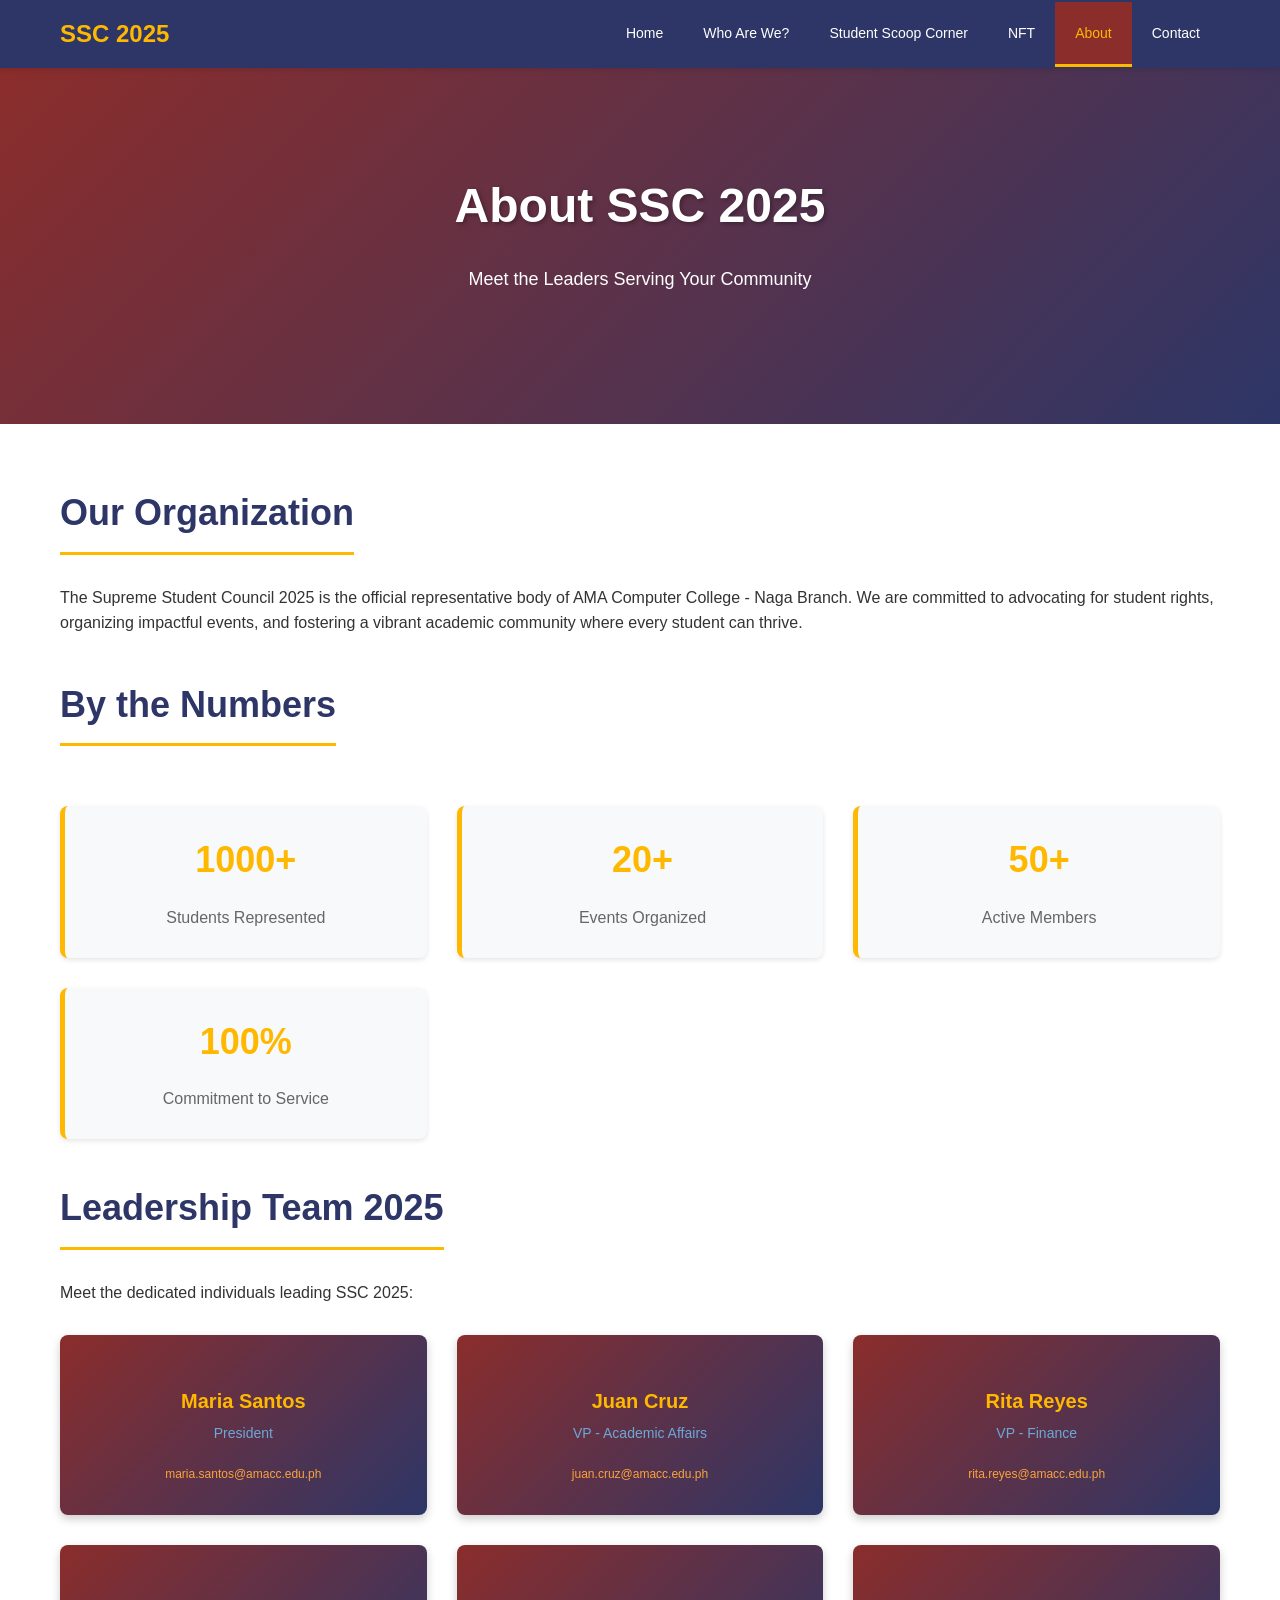
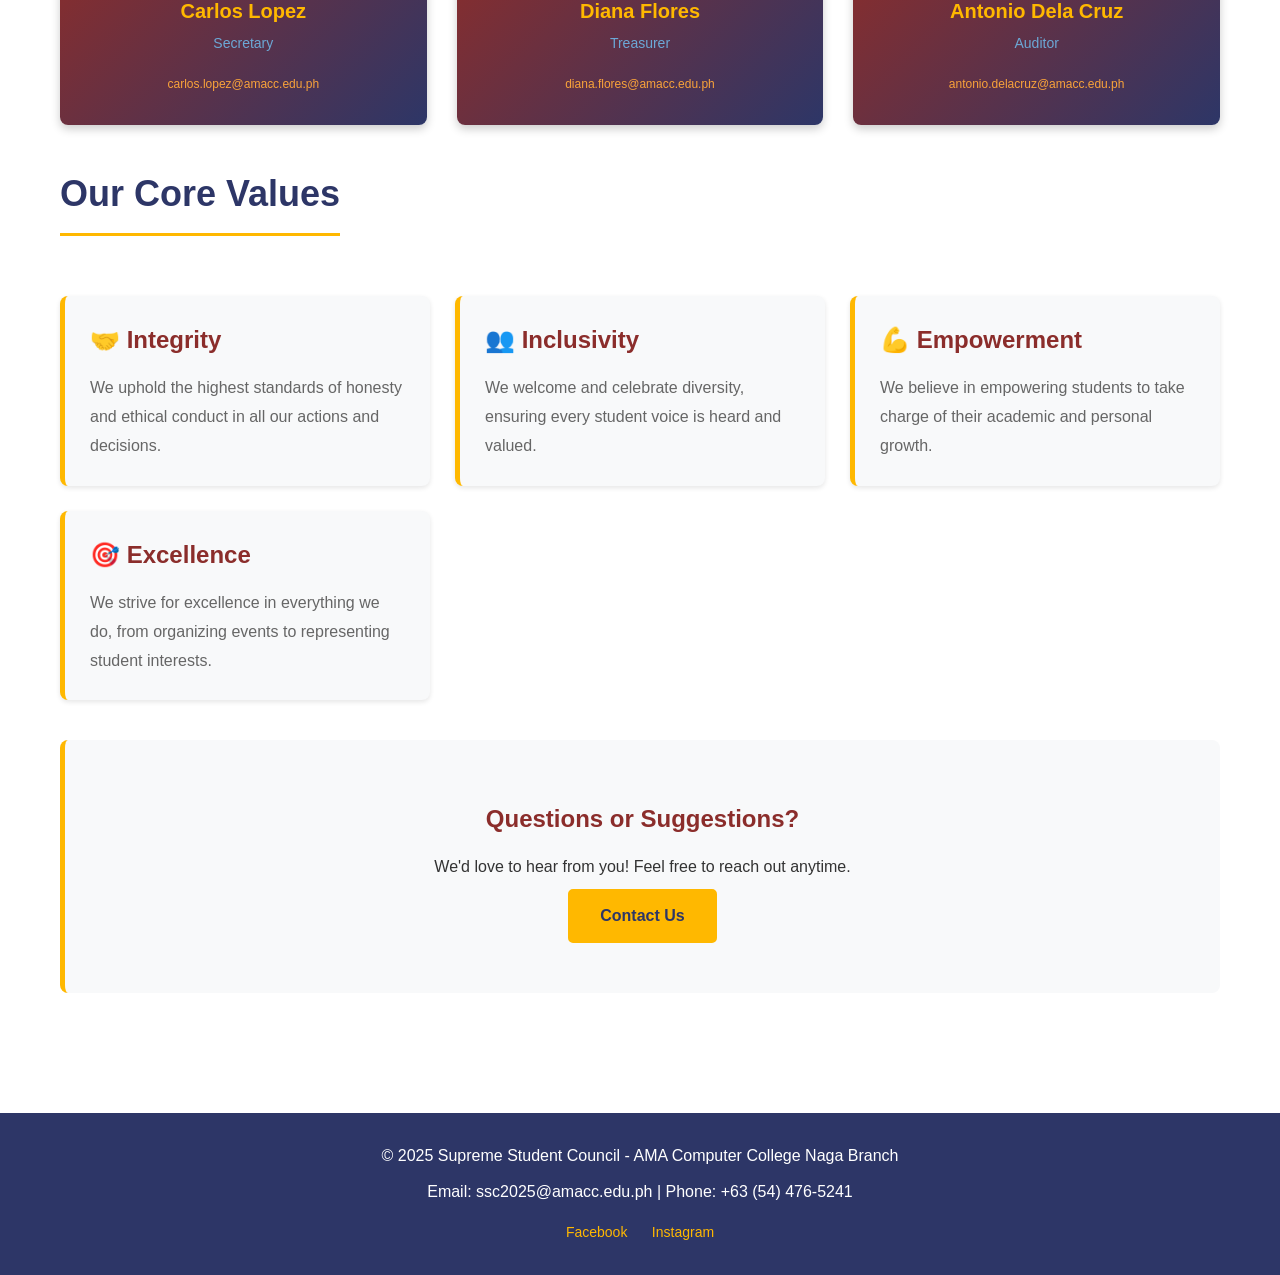
==== about.html @ b45b1940 "Add files via upload" ====
<!DOCTYPE html>
<html lang="en">
<head>
  <meta charset="UTF-8">
  <meta name="viewport" content="width=device-width, initial-scale=1.0">
  <title>About - SSC 2025 AMACC Naga</title>
  <link rel="stylesheet" href="styles.css">
</head>
<body>
  <!-- Navigation -->
  <nav>
    <div class="nav-container">
      <a href="index.html" class="logo">SSC 2025</a>
      <ul>
        <li><a href="index.html">Home</a></li>
        <li><a href="who.html">Who Are We?</a></li>
        <li><a href="scoop.html">Student Scoop Corner</a></li>
        <li><a href="nft.html">NFT</a></li>
        <li><a href="about.html">About</a></li>
        <li><a href="contact.html">Contact</a></li>
      </ul>
      <div class="hamburger">
        <span></span>
        <span></span>
        <span></span>
      </div>
    </div>
  </nav>

  <!-- Hero Section -->
  <section class="hero">
    <h1>About SSC 2025</h1>
    <p>Meet the Leaders Serving Your Community</p>
  </section>

  <!-- Main Content -->
  <div class="container">
    <section>
      <h2>Our Organization</h2>
      <p>The Supreme Student Council 2025 is the official representative body of AMA Computer College - Naga Branch. We are committed to advocating for student rights, organizing impactful events, and fostering a vibrant academic community where every student can thrive.</p>
    </section>

    <!-- Key Statistics -->
    <section class="mt-40">
      <h2>By the Numbers</h2>
      <div class="card-container">
        <div class="card" style="text-align: center;">
          <h3 style="font-size: 36px; color: var(--ssc-gold);">1000+</h3>
          <p>Students Represented</p>
        </div>
        <div class="card" style="text-align: center;">
          <h3 style="font-size: 36px; color: var(--ssc-gold);">20+</h3>
          <p>Events Organized</p>
        </div>
        <div class="card" style="text-align: center;">
          <h3 style="font-size: 36px; color: var(--ssc-gold);">50+</h3>
          <p>Active Members</p>
        </div>
        <div class="card" style="text-align: center;">
          <h3 style="font-size: 36px; color: var(--ssc-gold);">100%</h3>
          <p>Commitment to Service</p>
        </div>
      </div>
    </section>

    <!-- Leadership Team -->
    <section class="mt-40 mb-40">
      <h2>Leadership Team 2025</h2>
      <p>Meet the dedicated individuals leading SSC 2025:</p>
      <div class="officers-grid">
        <!-- Officer 1 -->
        <div class="officer-card">
          <h3>Maria Santos</h3>
          <p>President</p>
          <a href="mailto:maria.santos@amacc.edu.ph">maria.santos@amacc.edu.ph</a>
        </div>

        <!-- Officer 2 -->
        <div class="officer-card">
          <h3>Juan Cruz</h3>
          <p>VP - Academic Affairs</p>
          <a href="mailto:juan.cruz@amacc.edu.ph">juan.cruz@amacc.edu.ph</a>
        </div>

        <!-- Officer 3 -->
        <div class="officer-card">
          <h3>Rita Reyes</h3>
          <p>VP - Finance</p>
          <a href="mailto:rita.reyes@amacc.edu.ph">rita.reyes@amacc.edu.ph</a>
        </div>

        <!-- Officer 4 -->
        <div class="officer-card">
          <h3>Carlos Lopez</h3>
          <p>Secretary</p>
          <a href="mailto:carlos.lopez@amacc.edu.ph">carlos.lopez@amacc.edu.ph</a>
        </div>

        <!-- Officer 5 -->
        <div class="officer-card">
          <h3>Diana Flores</h3>
          <p>Treasurer</p>
          <a href="mailto:diana.flores@amacc.edu.ph">diana.flores@amacc.edu.ph</a>
        </div>

        <!-- Officer 6 -->
        <div class="officer-card">
          <h3>Antonio Dela Cruz</h3>
          <p>Auditor</p>
          <a href="mailto:antonio.delacruz@amacc.edu.ph">antonio.delacruz@amacc.edu.ph</a>
        </div>
      </div>
    </section>

    <!-- Values Section -->
    <section class="mt-40 mb-40">
      <h2>Our Core Values</h2>
      <div style="display: grid; grid-template-columns: repeat(auto-fit, minmax(300px, 1fr)); gap: 25px; margin-top: 30px;">
        <div class="card">
          <h3>🤝 Integrity</h3>
          <p>We uphold the highest standards of honesty and ethical conduct in all our actions and decisions.</p>
        </div>
        <div class="card">
          <h3>👥 Inclusivity</h3>
          <p>We welcome and celebrate diversity, ensuring every student voice is heard and valued.</p>
        </div>
        <div class="card">
          <h3>💪 Empowerment</h3>
          <p>We believe in empowering students to take charge of their academic and personal growth.</p>
        </div>
        <div class="card">
          <h3>🎯 Excellence</h3>
          <p>We strive for excellence in everything we do, from organizing events to representing student interests.</p>
        </div>
      </div>
    </section>

    <!-- Contact -->
    <section style="text-align: center; background-color: #f8f9fa; padding: 40px; border-radius: 8px; border-left: 5px solid var(--ssc-gold);">
      <h3>Questions or Suggestions?</h3>
      <p>We'd love to hear from you! Feel free to reach out anytime.</p>
      <a href="contact.html" class="btn">Contact Us</a>
    </section>
  </div>

  <!-- Footer -->
  <footer>
    <p>&copy; 2025 Supreme Student Council - AMA Computer College Naga Branch</p>
    <p>Email: ssc2025@amacc.edu.ph | Phone: +63 (54) 476-5241</p>
    <div class="social-links">
      <a href="https://www.facebook.com/SSC2025AMACC" target="_blank">Facebook</a>
      <a href="https://www.instagram.com/ssc2025_amacc" target="_blank">Instagram</a>
    </div>
  </footer>

  <script src="app.js"></script>
</body>
</html>
---- styles.css ----
/* SSC 2025 AMACC Naga - Styles */
:root {
  --ssc-maroon: #8B2D2B;
  --ssc-navy: #2D3667;
  --ssc-gold: #FFB800;
  --ssc-white: #FFFFFF;
  --ssc-orange: #F9A33A;
  --ssc-lightblue: #6CA8D6;
}

* {
  margin: 0;
  padding: 0;
  box-sizing: border-box;
}

body {
  font-family: 'Segoe UI', Tahoma, Geneva, Verdana, sans-serif;
  line-height: 1.6;
  color: #333;
  background-color: var(--ssc-white);
}

/* Navigation Bar */
nav {
  background-color: var(--ssc-navy);
  padding: 0;
  position: sticky;
  top: 0;
  z-index: 1000;
  box-shadow: 0 2px 5px rgba(0, 0, 0, 0.1);
}

nav .nav-container {
  max-width: 1200px;
  margin: 0 auto;
  display: flex;
  justify-content: space-between;
  align-items: center;
  padding: 0 20px;
}

nav .logo {
  color: var(--ssc-gold);
  font-size: 24px;
  font-weight: bold;
  text-decoration: none;
  padding: 15px 0;
}

nav ul {
  display: flex;
  list-style: none;
  gap: 0;
}

nav ul li a {
  color: var(--ssc-white);
  text-decoration: none;
  padding: 20px 20px;
  display: block;
  transition: background-color 0.3s ease;
  font-size: 14px;
  font-weight: 500;
}

nav ul li a:hover {
  background-color: var(--ssc-maroon);
  color: var(--ssc-gold);
}

nav ul li a.active {
  background-color: var(--ssc-maroon);
  color: var(--ssc-gold);
  border-bottom: 3px solid var(--ssc-gold);
}

.hamburger {
  display: none;
  flex-direction: column;
  cursor: pointer;
}

.hamburger span {
  width: 25px;
  height: 3px;
  background-color: var(--ssc-white);
  margin: 5px 0;
  border-radius: 2px;
  transition: 0.3s;
}

/* Hero Section */
.hero {
  background: linear-gradient(135deg, var(--ssc-maroon) 0%, var(--ssc-navy) 100%);
  color: var(--ssc-white);
  padding: 100px 20px;
  text-align: center;
}

.hero h1 {
  font-size: 48px;
  margin-bottom: 20px;
  text-shadow: 2px 2px 4px rgba(0, 0, 0, 0.3);
}

.hero p {
  font-size: 18px;
  margin-bottom: 30px;
  max-width: 600px;
  margin-left: auto;
  margin-right: auto;
}

.btn {
  display: inline-block;
  padding: 12px 30px;
  margin: 10px;
  background-color: var(--ssc-gold);
  color: var(--ssc-navy);
  text-decoration: none;
  border-radius: 5px;
  font-weight: bold;
  transition: all 0.3s ease;
  border: 2px solid var(--ssc-gold);
}

.btn:hover {
  background-color: transparent;
  color: var(--ssc-gold);
}

.btn-secondary {
  background-color: var(--ssc-orange);
  border-color: var(--ssc-orange);
  color: var(--ssc-white);
}

.btn-secondary:hover {
  background-color: transparent;
  color: var(--ssc-orange);
}

/* Container */
.container {
  max-width: 1200px;
  margin: 0 auto;
  padding: 60px 20px;
}

/* Section Titles */
h2 {
  color: var(--ssc-navy);
  font-size: 36px;
  margin-bottom: 30px;
  border-bottom: 3px solid var(--ssc-gold);
  padding-bottom: 10px;
  display: inline-block;
}

h3 {
  color: var(--ssc-maroon);
  font-size: 24px;
  margin-top: 20px;
  margin-bottom: 15px;
}

/* Cards */
.card-container {
  display: grid;
  grid-template-columns: repeat(auto-fit, minmax(300px, 1fr));
  gap: 30px;
  margin-top: 30px;
}

.card {
  background-color: #f8f9fa;
  border-left: 5px solid var(--ssc-gold);
  padding: 25px;
  border-radius: 8px;
  transition: transform 0.3s ease, box-shadow 0.3s ease;
  box-shadow: 0 2px 5px rgba(0, 0, 0, 0.1);
}

.card:hover {
  transform: translateY(-5px);
  box-shadow: 0 5px 15px rgba(0, 0, 0, 0.2);
}

.card h3 {
  margin-top: 0;
  color: var(--ssc-maroon);
}

.card p {
  color: #666;
  line-height: 1.8;
}

/* Officer Grid */
.officers-grid {
  display: grid;
  grid-template-columns: repeat(auto-fit, minmax(280px, 1fr));
  gap: 30px;
  margin-top: 30px;
}

.officer-card {
  background: linear-gradient(135deg, var(--ssc-maroon) 0%, var(--ssc-navy) 100%);
  color: var(--ssc-white);
  padding: 30px;
  border-radius: 8px;
  text-align: center;
  box-shadow: 0 4px 10px rgba(0, 0, 0, 0.2);
  transition: transform 0.3s ease;
}

.officer-card:hover {
  transform: translateY(-5px);
}

.officer-card h3 {
  color: var(--ssc-gold);
  font-size: 20px;
  margin-bottom: 5px;
}

.officer-card p {
  color: var(--ssc-lightblue);
  font-size: 14px;
  margin-bottom: 15px;
}

.officer-card a {
  color: var(--ssc-orange);
  text-decoration: none;
  font-size: 12px;
}

.officer-card a:hover {
  text-decoration: underline;
}

/* Form */
.form-group {
  margin-bottom: 20px;
}

label {
  display: block;
  margin-bottom: 8px;
  color: var(--ssc-navy);
  font-weight: bold;
}

input[type="text"],
input[type="email"],
textarea,
select {
  width: 100%;
  padding: 12px;
  border: 2px solid var(--ssc-lightblue);
  border-radius: 5px;
  font-family: inherit;
  font-size: 14px;
  transition: border-color 0.3s ease;
}

input[type="text"]:focus,
input[type="email"]:focus,
textarea:focus,
select:focus {
  outline: none;
  border-color: var(--ssc-gold);
  box-shadow: 0 0 5px rgba(255, 184, 0, 0.3);
}

textarea {
  resize: vertical;
  min-height: 150px;
}

.form-container {
  max-width: 600px;
  margin: 30px auto;
}

/* Footer */
footer {
  background-color: var(--ssc-navy);
  color: var(--ssc-white);
  text-align: center;
  padding: 30px 20px;
  margin-top: 60px;
}

footer p {
  margin-bottom: 10px;
}

.social-links {
  margin-top: 15px;
}

.social-links a {
  color: var(--ssc-gold);
  margin: 0 10px;
  text-decoration: none;
  font-size: 14px;
}

.social-links a:hover {
  color: var(--ssc-orange);
}

/* Responsive */
@media (max-width: 768px) {
  .hamburger {
    display: flex;
  }

  nav ul {
    position: absolute;
    top: 60px;
    left: 0;
    right: 0;
    flex-direction: column;
    background-color: var(--ssc-navy);
    max-height: 0;
    overflow: hidden;
    transition: max-height 0.3s ease;
  }

  nav ul.active {
    max-height: 500px;
  }

  nav ul li a {
    padding: 15px 20px;
    border-bottom: 1px solid rgba(255, 255, 255, 0.1);
  }

  .hero h1 {
    font-size: 32px;
  }

  h2 {
    font-size: 28px;
  }

  .officers-grid {
    grid-template-columns: 1fr;
  }

  .card-container {
    grid-template-columns: 1fr;
  }
}

/* Utilities */
.text-center {
  text-align: center;
}

.mt-40 {
  margin-top: 40px;
}

.mb-40 {
  margin-bottom: 40px;
}

.success-message {
  background-color: #d4edda;
  color: #155724;
  padding: 15px;
  border-radius: 5px;
  margin-bottom: 20px;
  border-left: 4px solid #28a745;
  display: none;
}

.error-message {
  background-color: #f8d7da;
  color: #721c24;
  padding: 15px;
  border-radius: 5px;
  margin-bottom: 20px;
  border-left: 4px solid #f5c6cb;
  display: none;
}
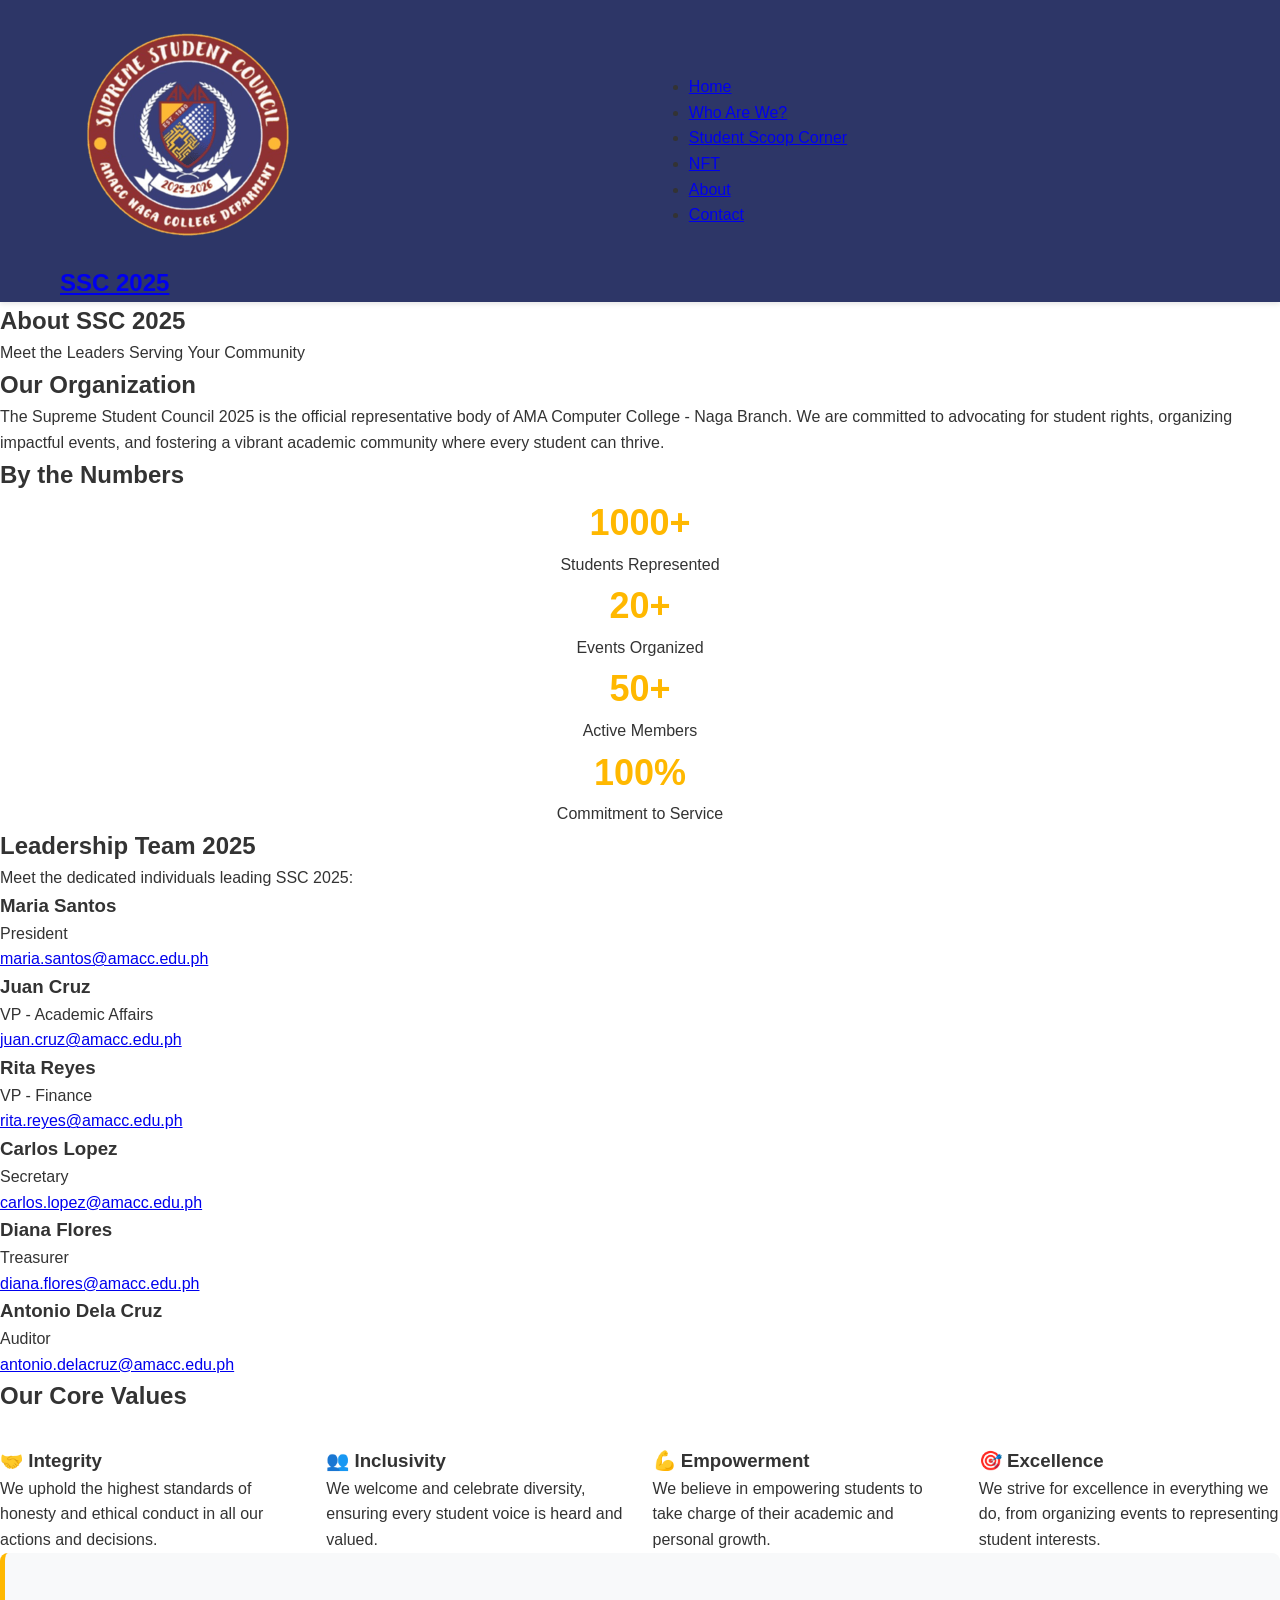
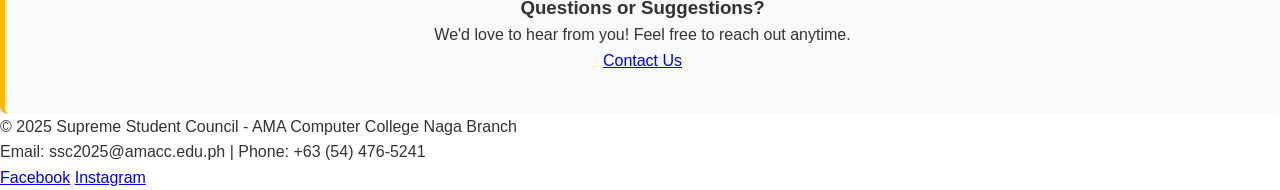
==== commit b1f97a7c: "Update about.html" ====
--- a/about.html
+++ b/about.html
@@ -10,7 +10,9 @@
   <!-- Navigation -->
   <nav>
     <div class="nav-container">
-      <a href="index.html" class="logo">SSC 2025</a>
+      <a href="index.html">
+      <img src="./img/logo.png" alt="SSC Logo" class="ssc-logo" />
+      <h1 style="margin-right auto: 50px;"><span>SSC </span>2025</h1>
       <ul>
         <li><a href="index.html">Home</a></li>
         <li><a href="who.html">Who Are We?</a></li>
@@ -155,4 +157,4 @@
 
   <script src="app.js"></script>
 </body>
-</html>+</html>
--- a/styles.css
+++ b/styles.css
@@ -46,6 +46,12 @@
   font-weight: bold;
   text-decoration: none;
   padding: 15px 0;
+  
+nav .ssc-logo {
+  height: 75px;        
+  width: 75px;
+  margin-right: 10px;   
+  vertical-align: middle;
 }
 
 nav ul {
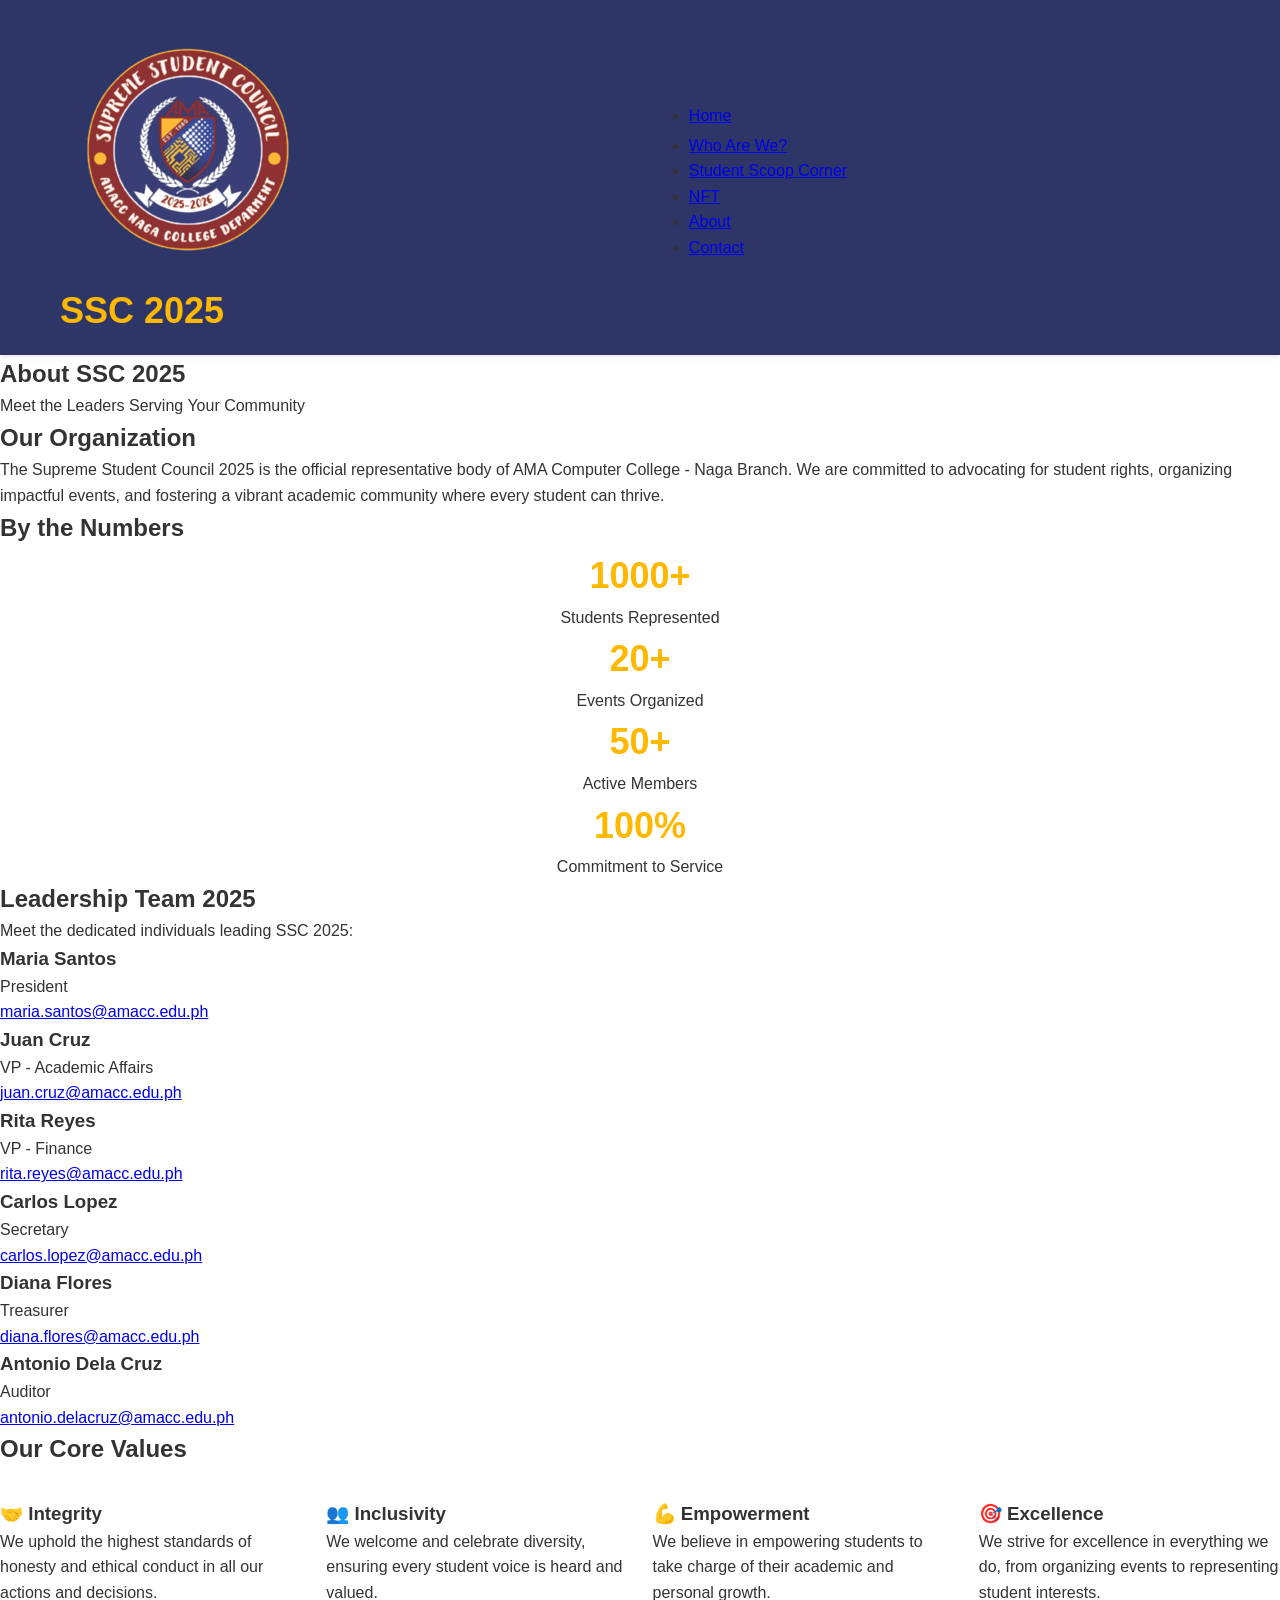
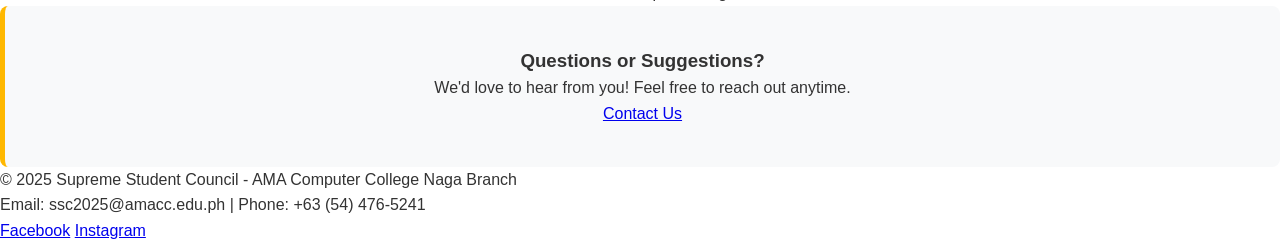
==== commit 01acc043: "Refactor navigation logo and heading structure" ====
--- a/about.html
+++ b/about.html
@@ -10,9 +10,9 @@
   <!-- Navigation -->
   <nav>
     <div class="nav-container">
-      <a href="index.html">
-      <img src="./img/logo.png" alt="SSC Logo" class="ssc-logo" />
-      <h1 style="margin-right auto: 50px;"><span>SSC </span>2025</h1>
+      <a href="index.html" class="logo">
+      <img src="img/logo.png" alt="SSC Logo" class="ssc-logo">
+      <h1><span>SSC</span> 2025</h1>
       <ul>
         <li><a href="index.html">Home</a></li>
         <li><a href="who.html">Who Are We?</a></li>
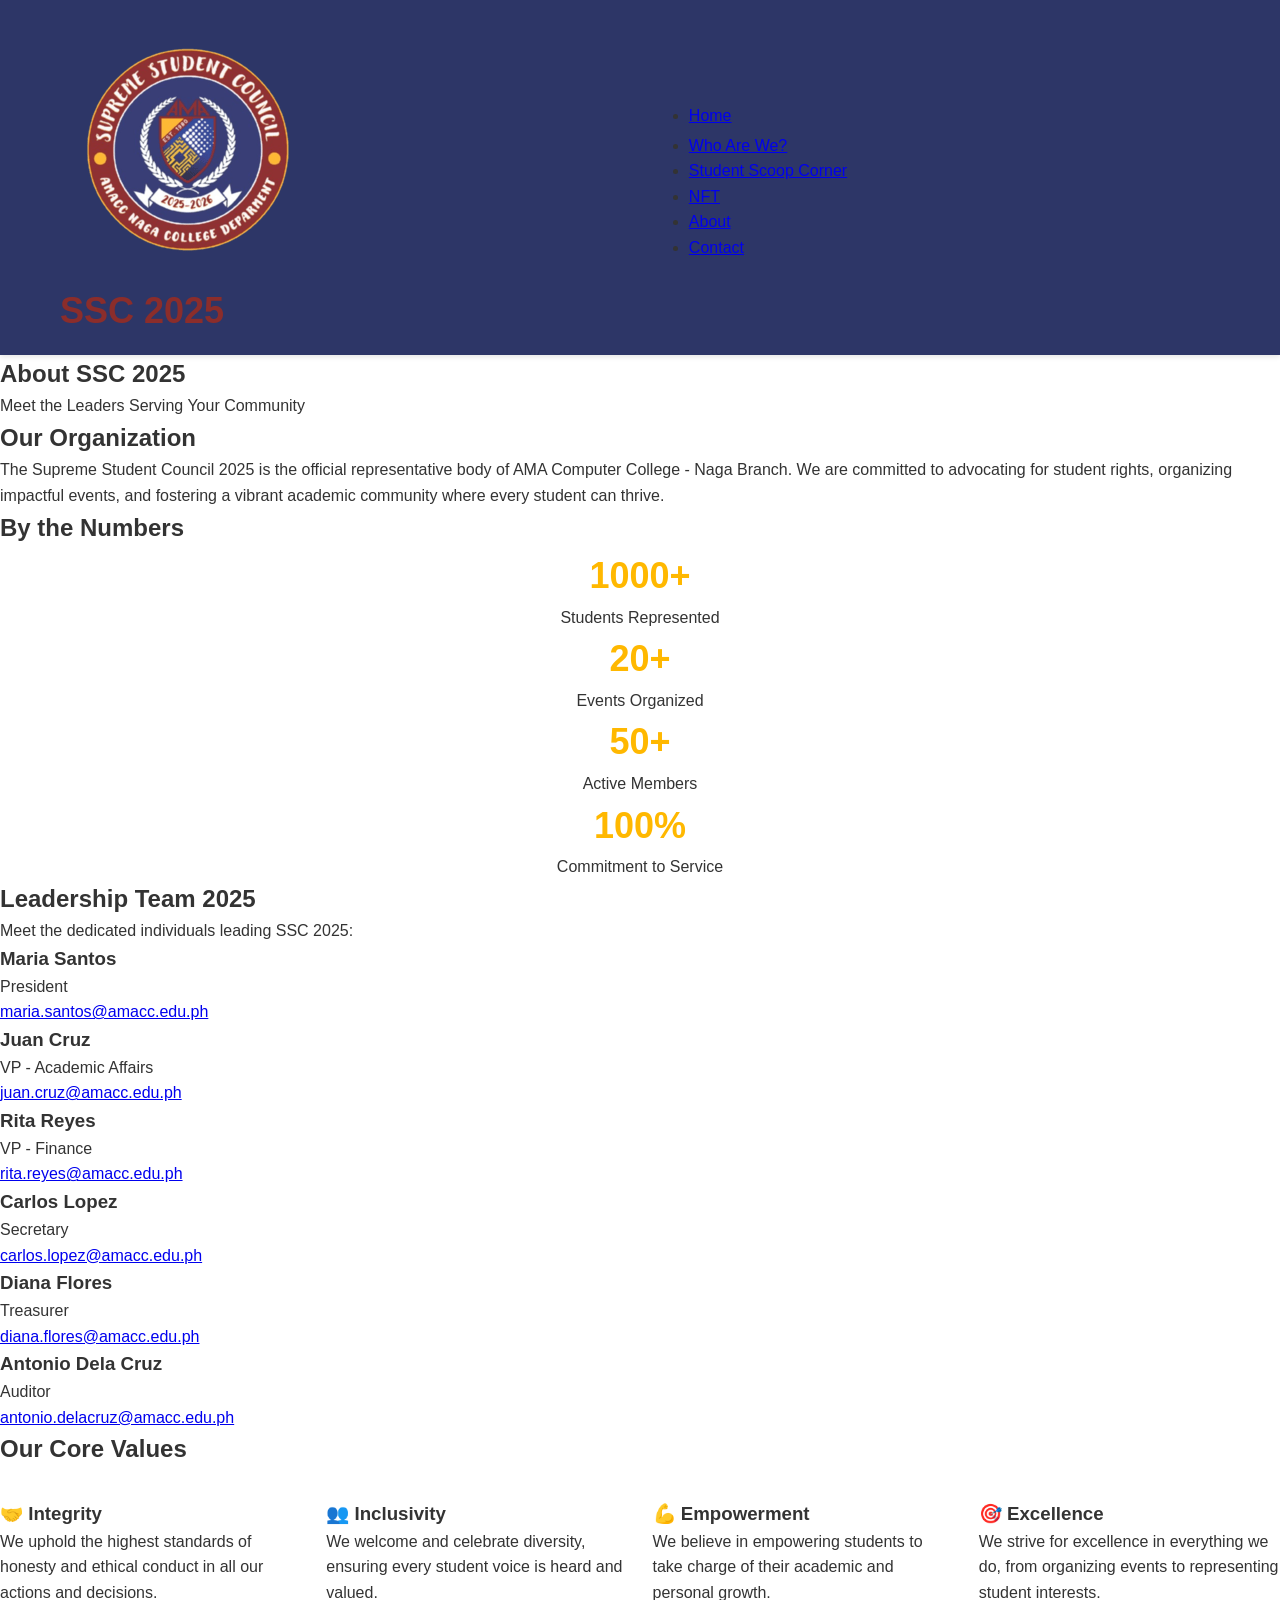
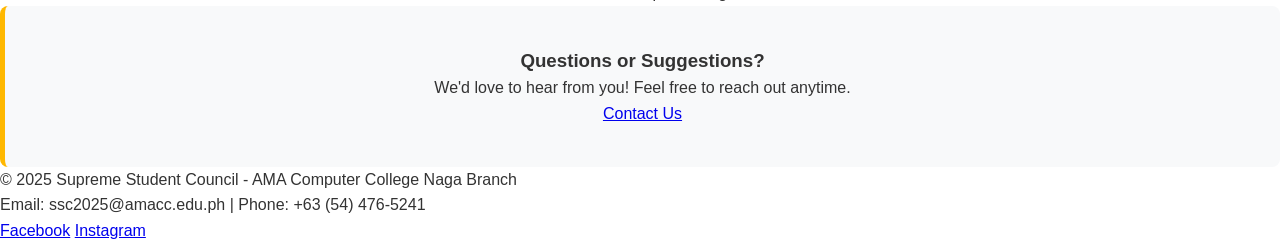
==== commit d0f78511: "Update about.html" ====
--- a/about.html
+++ b/about.html
@@ -14,12 +14,12 @@
       <img src="img/logo.png" alt="SSC Logo" class="ssc-logo">
       <h1><span>SSC</span> 2025</h1>
       <ul>
-        <li><a href="index.html">Home</a></li>
-        <li><a href="who.html">Who Are We?</a></li>
-        <li><a href="scoop.html">Student Scoop Corner</a></li>
-        <li><a href="nft.html">NFT</a></li>
-        <li><a href="about.html">About</a></li>
-        <li><a href="contact.html">Contact</a></li>
+       <li><a href="index.html" class="active">Home</a></li>
+        <li><a href="/html/who.html">Who Are We?</a></li>
+        <li><a href="/html/scoop.html">Student Scoop Corner</a></li>
+        <li><a href="/html/nft.html">NFT</a></li>
+        <li><a href="/html/about.html">About</a></li>
+        <li><a href="/html/contact.html">Contact</a></li>
       </ul>
       <div class="hamburger">
         <span></span>
--- a/styles.css
+++ b/styles.css
@@ -41,17 +41,26 @@
 }
 
 nav .logo {
-  color: var(--ssc-gold);
+  color: var(--ssc-maroon);
   font-size: 24px;
   font-weight: bold;
   text-decoration: none;
   padding: 15px 0;
   
 nav .ssc-logo {
-  height: 75px;        
-  width: 75px;
-  margin-right: 10px;   
-  vertical-align: middle;
+  height: 40px; 
+  width: auto;
+  margin-right: 10px; 
+  border-radius: 4px; 
+}
+
+.logo h1 {
+  margin: 0; 
+  font-size: 20px;
+}
+
+.logo h1 span {
+  color: var(--ssc-navy); 
 }
 
 nav ul {
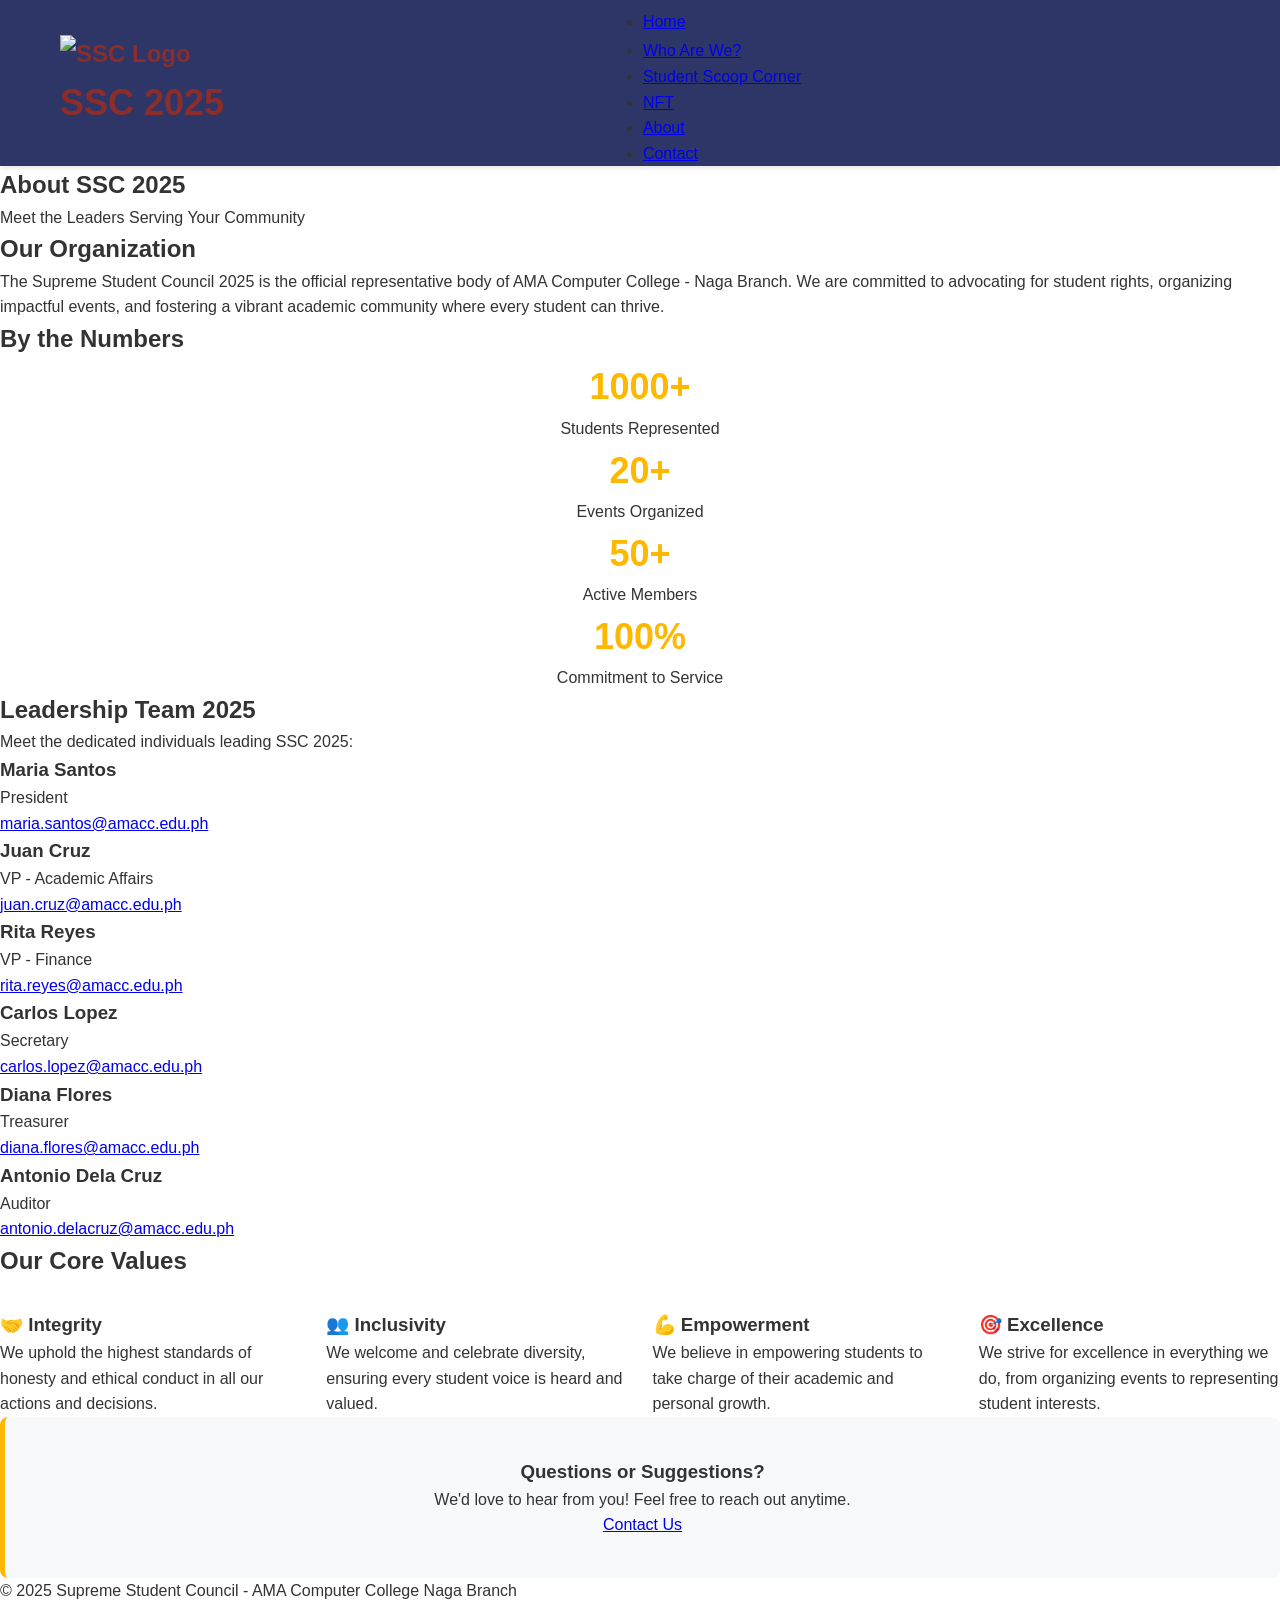
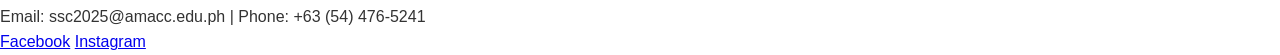
==== commit 9a80ac04: "Update about.html" ====
--- a/about.html
+++ b/about.html
@@ -11,15 +11,15 @@
   <nav>
     <div class="nav-container">
       <a href="index.html" class="logo">
-      <img src="img/logo.png" alt="SSC Logo" class="ssc-logo">
+      <img src="/website/img/logo.png" alt="SSC Logo" class="ssc-logo">
       <h1><span>SSC</span> 2025</h1>
       <ul>
        <li><a href="index.html" class="active">Home</a></li>
-        <li><a href="/html/who.html">Who Are We?</a></li>
-        <li><a href="/html/scoop.html">Student Scoop Corner</a></li>
-        <li><a href="/html/nft.html">NFT</a></li>
-        <li><a href="/html/about.html">About</a></li>
-        <li><a href="/html/contact.html">Contact</a></li>
+        <li><a href="who.html">Who Are We?</a></li>
+        <li><a href="scoop.html">Student Scoop Corner</a></li>
+        <li><a href="nft.html">NFT</a></li>
+        <li><a href="about.html">About</a></li>
+        <li><a href="contact.html">Contact</a></li>
       </ul>
       <div class="hamburger">
         <span></span>
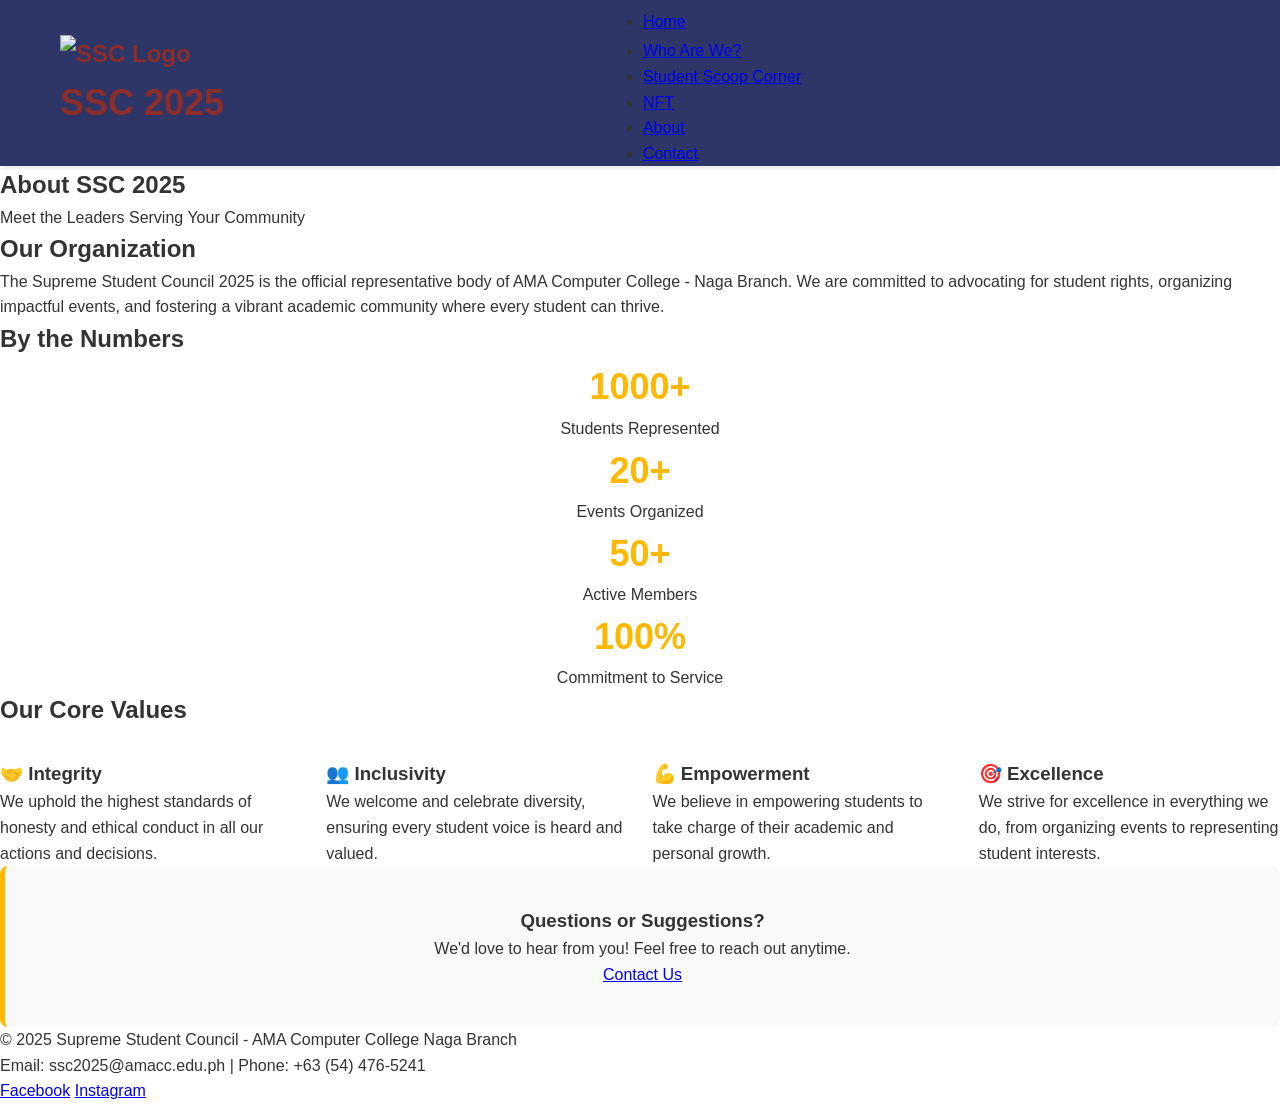
==== commit 100af2d6: "Update about.html" ====
--- a/about.html
+++ b/about.html
@@ -14,7 +14,7 @@
       <img src="/website/img/logo.png" alt="SSC Logo" class="ssc-logo">
       <h1><span>SSC</span> 2025</h1>
       <ul>
-       <li><a href="index.html" class="active">Home</a></li>
+        <li><a href="index.html">Home</a></li>
         <li><a href="who.html">Who Are We?</a></li>
         <li><a href="scoop.html">Student Scoop Corner</a></li>
         <li><a href="nft.html">NFT</a></li>
@@ -65,55 +65,6 @@
       </div>
     </section>
 
-    <!-- Leadership Team -->
-    <section class="mt-40 mb-40">
-      <h2>Leadership Team 2025</h2>
-      <p>Meet the dedicated individuals leading SSC 2025:</p>
-      <div class="officers-grid">
-        <!-- Officer 1 -->
-        <div class="officer-card">
-          <h3>Maria Santos</h3>
-          <p>President</p>
-          <a href="mailto:maria.santos@amacc.edu.ph">maria.santos@amacc.edu.ph</a>
-        </div>
-
-        <!-- Officer 2 -->
-        <div class="officer-card">
-          <h3>Juan Cruz</h3>
-          <p>VP - Academic Affairs</p>
-          <a href="mailto:juan.cruz@amacc.edu.ph">juan.cruz@amacc.edu.ph</a>
-        </div>
-
-        <!-- Officer 3 -->
-        <div class="officer-card">
-          <h3>Rita Reyes</h3>
-          <p>VP - Finance</p>
-          <a href="mailto:rita.reyes@amacc.edu.ph">rita.reyes@amacc.edu.ph</a>
-        </div>
-
-        <!-- Officer 4 -->
-        <div class="officer-card">
-          <h3>Carlos Lopez</h3>
-          <p>Secretary</p>
-          <a href="mailto:carlos.lopez@amacc.edu.ph">carlos.lopez@amacc.edu.ph</a>
-        </div>
-
-        <!-- Officer 5 -->
-        <div class="officer-card">
-          <h3>Diana Flores</h3>
-          <p>Treasurer</p>
-          <a href="mailto:diana.flores@amacc.edu.ph">diana.flores@amacc.edu.ph</a>
-        </div>
-
-        <!-- Officer 6 -->
-        <div class="officer-card">
-          <h3>Antonio Dela Cruz</h3>
-          <p>Auditor</p>
-          <a href="mailto:antonio.delacruz@amacc.edu.ph">antonio.delacruz@amacc.edu.ph</a>
-        </div>
-      </div>
-    </section>
-
     <!-- Values Section -->
     <section class="mt-40 mb-40">
       <h2>Our Core Values</h2>
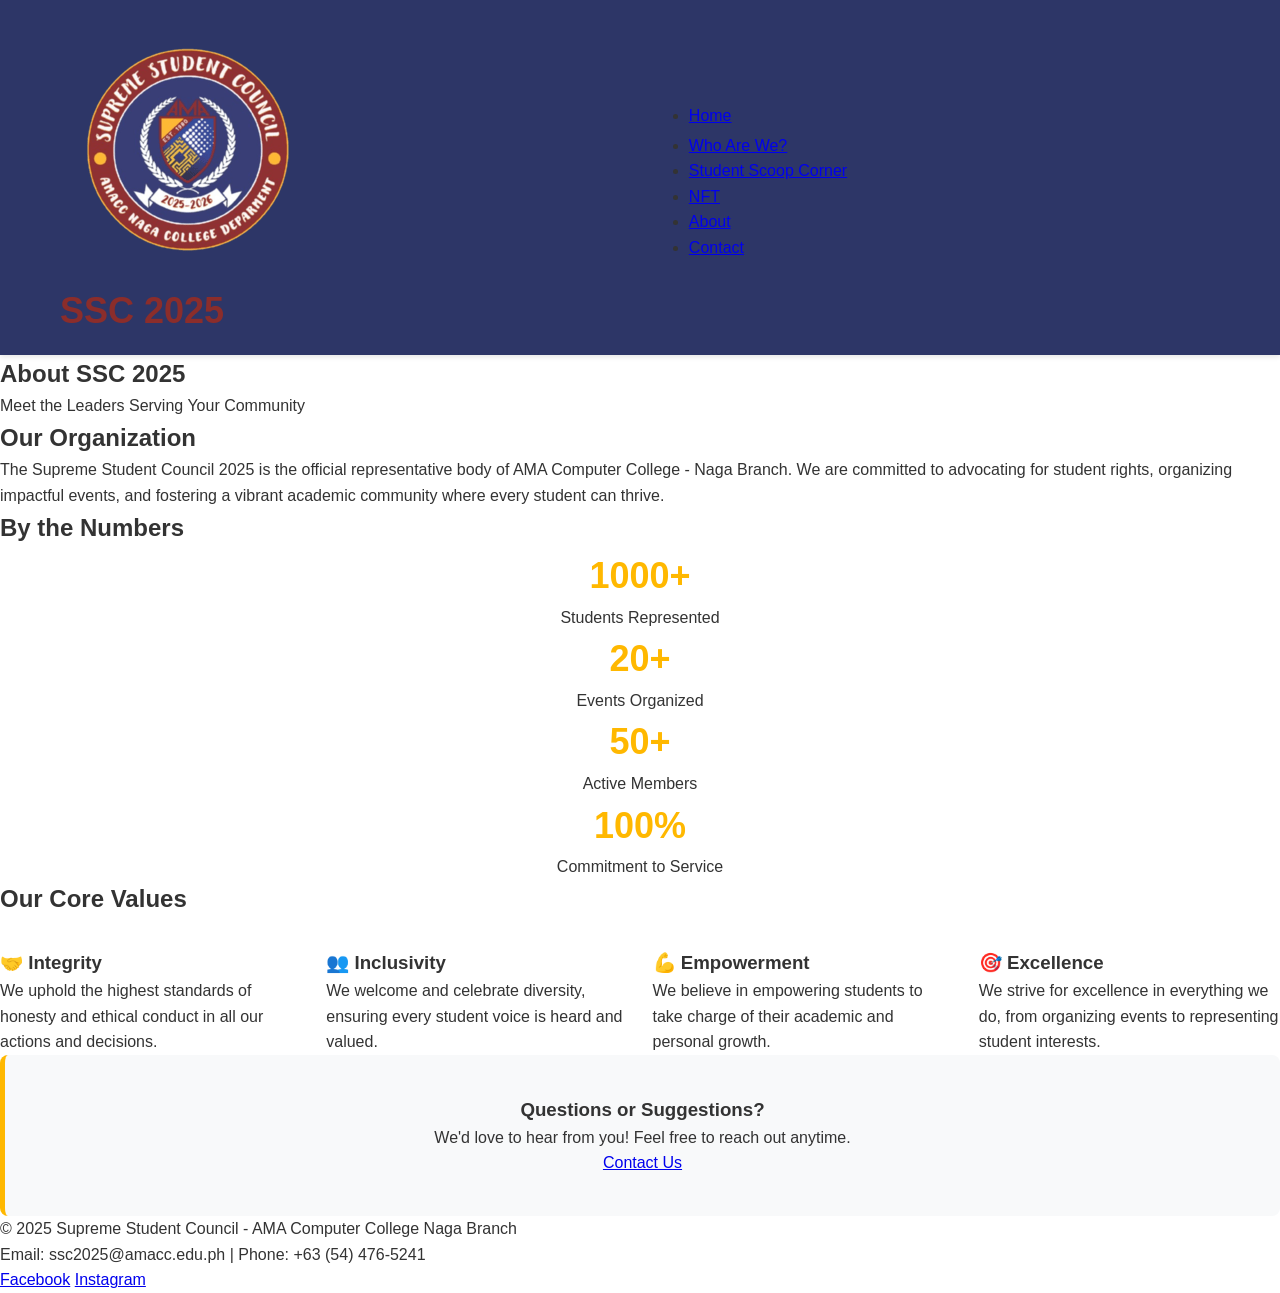
==== commit cf7942ac: "Update about.html" ====
--- a/about.html
+++ b/about.html
@@ -11,7 +11,7 @@
   <nav>
     <div class="nav-container">
       <a href="index.html" class="logo">
-      <img src="/website/img/logo.png" alt="SSC Logo" class="ssc-logo">
+      <img src="/img/logo.png" alt="SSC Logo" class="ssc-logo">
       <h1><span>SSC</span> 2025</h1>
       <ul>
         <li><a href="index.html">Home</a></li>
